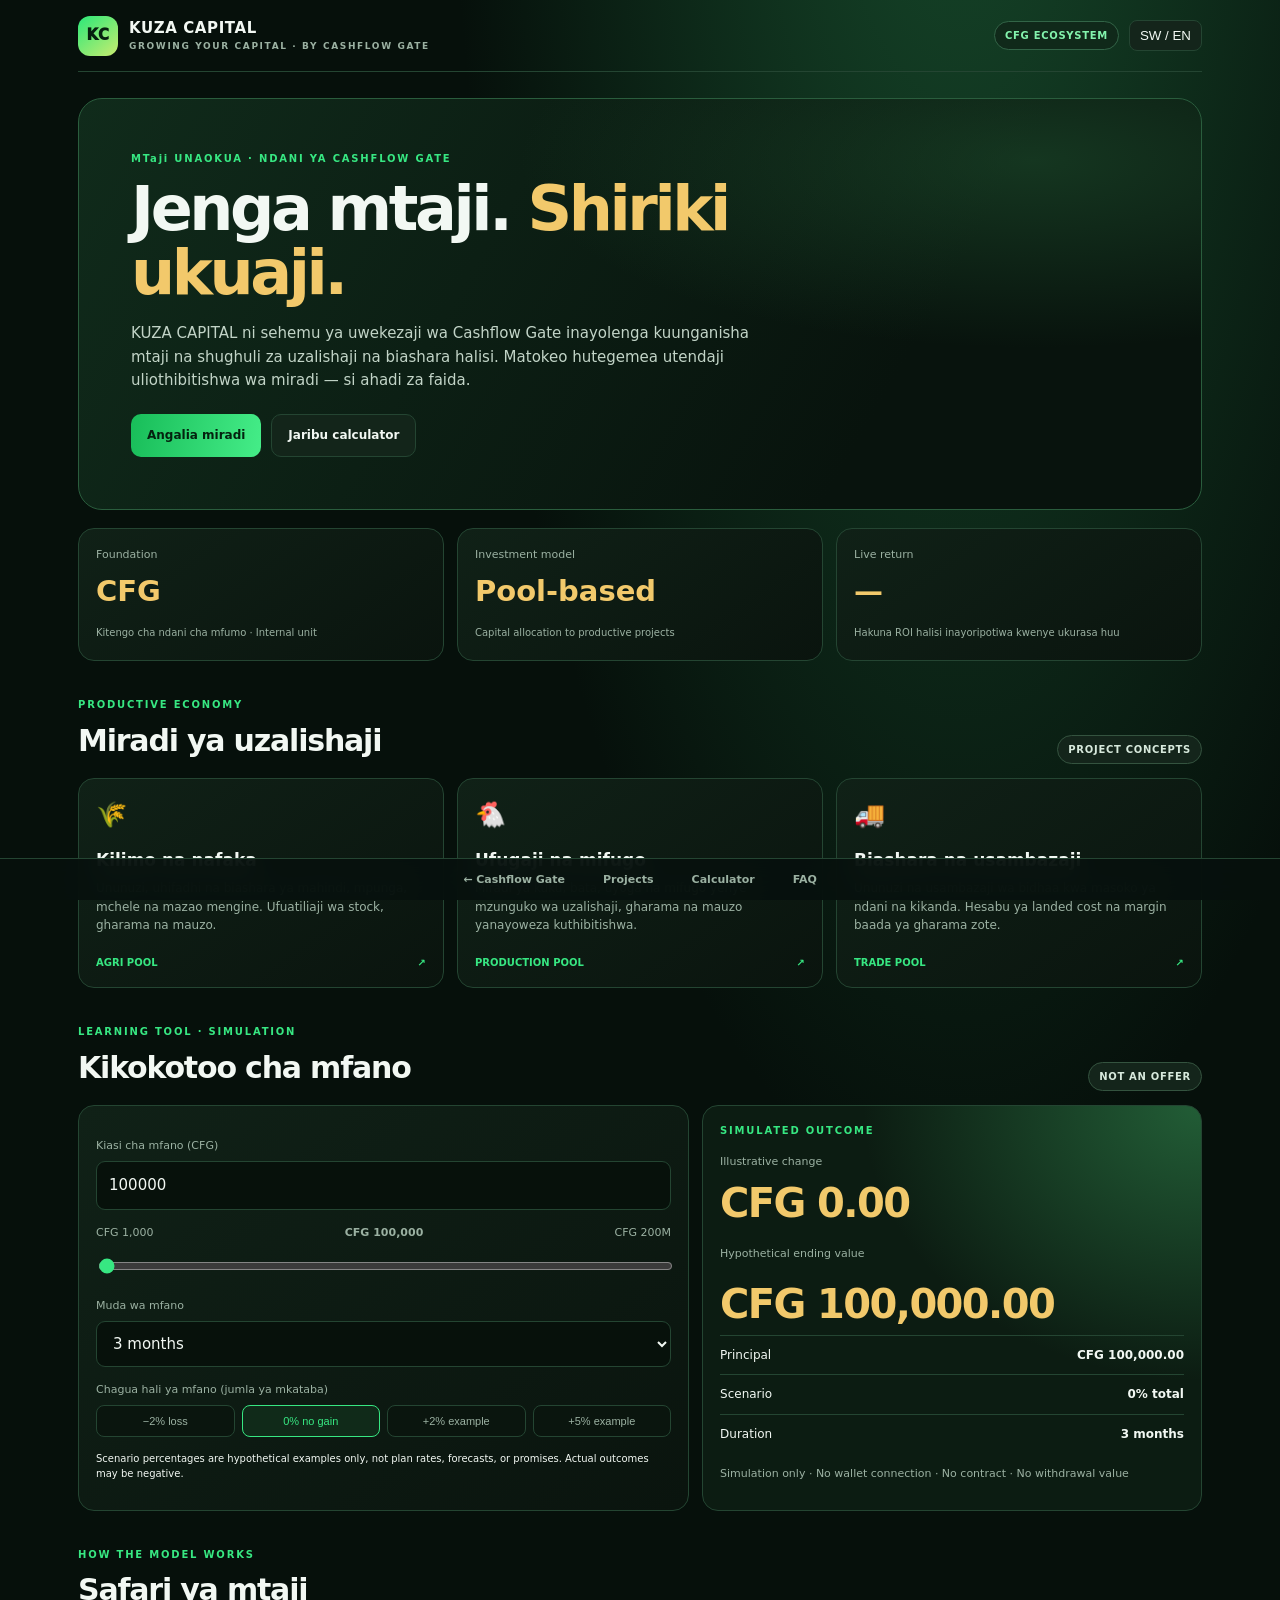
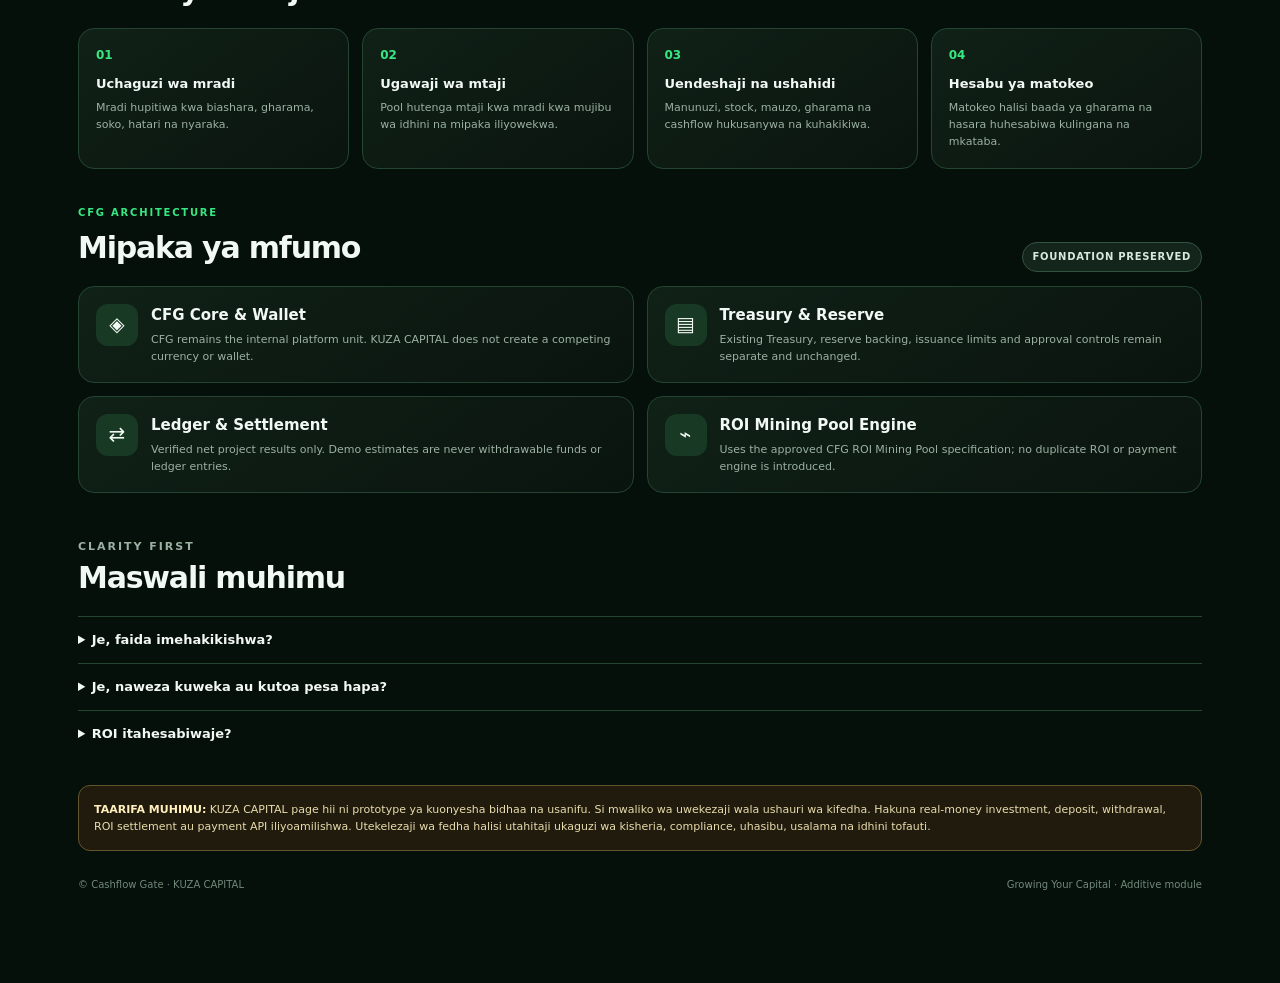
==== kuza-capital.html @ 52847fd9 "Add standalone KUZA CAPITAL informational page" ====
<!doctype html>
<html lang="sw">
<head>
<meta charset="utf-8"><meta name="viewport" content="width=device-width,initial-scale=1">
<meta name="theme-color" content="#06100b">
<meta name="description" content="KUZA CAPITAL — jenga mtaji kupitia miradi halisi ndani ya Cashflow Gate.">
<title>KUZA CAPITAL | Cashflow Gate</title>
<style>
:root{color-scheme:dark;--bg:#06100b;--panel:#0d1b13;--panel2:#12251a;--line:#244532;--text:#f2f8f3;--muted:#9bb1a2;--green:#37e782;--gold:#f2c96b;--blue:#72b7ff;--red:#ff7880}
*{box-sizing:border-box}html{scroll-behavior:smooth;scroll-padding-top:18px}body{margin:0;background:radial-gradient(ellipse at 75% -15%,#174b2c 0,transparent 38%),var(--bg);color:var(--text);font:15px/1.55 system-ui,-apple-system,Segoe UI,sans-serif}.wrap{max-width:1160px;margin:auto;padding:0 18px 90px}.top{height:72px;display:flex;align-items:center;justify-content:space-between;border-bottom:1px solid var(--line)}a{color:inherit}.brand{display:flex;align-items:center;gap:11px;text-decoration:none;font-weight:850;letter-spacing:.04em}.logo{display:grid;place-items:center;width:40px;height:40px;border-radius:12px;background:linear-gradient(140deg,#2be879,#c8ec70);color:#06210f;font-weight:950}.brand small{display:block;color:var(--muted);font-size:9px;letter-spacing:.18em}.topright{display:flex;gap:10px;align-items:center}.status,.tag{border:1px solid #326447;background:#10291a;color:#83f3ad;border-radius:30px;padding:6px 10px;font-size:10px;font-weight:750;letter-spacing:.07em}.lang{background:#14251b;color:var(--text);border:1px solid var(--line);border-radius:8px;padding:7px 10px}.hero{margin:26px 0 18px;padding:clamp(24px,5vw,52px);border:1px solid #2a5d3d;border-radius:24px;background:radial-gradient(ellipse at 85% 15%,#286b3d66,transparent 38%),linear-gradient(120deg,#102b1b,#08130d 72%);position:relative;overflow:hidden}.eyebrow{color:var(--green);font-size:10px;font-weight:800;letter-spacing:.18em;margin:0 0 10px}.hero h1{font-size:clamp(35px,6vw,62px);line-height:1.04;letter-spacing:-.055em;margin:0;max-width:760px}.hero h1 em{font-style:normal;color:var(--gold)}.hero p.lead{color:#c2d4c7;max-width:660px;font-size:15px;margin:17px 0 22px}.actions{display:flex;flex-wrap:wrap;gap:10px}.btn{display:inline-flex;align-items:center;justify-content:center;text-decoration:none;border-radius:10px;padding:11px 16px;font-weight:800;font-size:12px;border:1px solid var(--line);background:#13251a;color:var(--text)}.btn.primary{background:linear-gradient(100deg,#18bd59,#45ed88);color:#04220f;border:0}.grid{display:grid;gap:13px}.stats{grid-template-columns:repeat(3,minmax(0,1fr));margin:14px 0 32px}.card{background:linear-gradient(145deg,#102117,#0a140e);border:1px solid var(--line);border-radius:16px;padding:17px}.stat span{display:block;color:var(--muted);font-size:11px}.stat strong{display:block;color:var(--gold);font-size:clamp(20px,3vw,29px);margin:6px 0}.stat small{color:var(--muted);font-size:10px}.section{margin-top:36px}.heading{display:flex;justify-content:space-between;align-items:end;gap:12px;margin-bottom:14px}.heading h2{font-size:clamp(22px,3vw,30px);letter-spacing:-.04em;margin:0}.heading p{margin:0 0 5px}.tag{color:#d7e9dc;background:#14251b;border-color:#34533f}.cols{grid-template-columns:repeat(3,minmax(0,1fr))}.product{min-height:210px;display:flex;flex-direction:column}.product .icon{font-size:25px;margin-bottom:12px}.product h3{margin:0 0 6px;font-size:17px}.product p{color:var(--muted);font-size:12px;margin:0 0 15px}.product .foot{margin-top:auto;display:flex;justify-content:space-between;align-items:center;color:var(--green);font-size:10px;font-weight:750}.calc{grid-template-columns:1.1fr .9fr;align-items:stretch}.field{margin:14px 0}.field label{display:block;color:var(--muted);font-size:11px;margin-bottom:7px}.field input,.field select{width:100%;padding:12px;background:#07110b;border:1px solid var(--line);border-radius:9px;color:var(--text);font:inherit}.rangeRow{display:flex;justify-content:space-between;gap:8px;font-size:11px;color:var(--muted)}input[type=range]{accent-color:var(--green);padding:0}.scenarios{display:grid;grid-template-columns:repeat(4,1fr);gap:7px}.scenario{background:#0a150e;border:1px solid var(--line);border-radius:8px;padding:9px 5px;color:var(--muted);font-size:11px}.scenario.active{border-color:var(--green);color:var(--green);background:#102a19}.result{display:flex;flex-direction:column;justify-content:space-between;background:radial-gradient(ellipse at 100% 0,#225d36 0,transparent 48%),#0c1c12}.result .big{font-size:clamp(27px,4vw,40px);font-weight:850;color:var(--gold);letter-spacing:-.04em}.result .muted{color:var(--muted);font-size:11px}.result .resultline{display:flex;justify-content:space-between;border-top:1px solid var(--line);padding:10px 0;font-size:12px}.pool{grid-template-columns:repeat(2,minmax(0,1fr))}.poolItem{display:flex;gap:13px;align-items:flex-start}.poolIcon{flex:0 0 42px;height:42px;display:grid;place-items:center;background:#183923;border-radius:12px;font-size:20px}.poolItem h3{margin:0 0 4px;font-size:15px}.poolItem p{margin:0;color:var(--muted);font-size:11px}.steps{counter-reset:step;grid-template-columns:repeat(4,minmax(0,1fr))}.step:before{counter-increment:step;content:"0" counter(step);display:block;color:var(--green);font-size:12px;font-weight:900;margin-bottom:10px}.step h3{font-size:13px;margin:0 0 5px}.step p{color:var(--muted);font-size:11px;margin:0}.notice{border:1px solid #65552c;background:#201b0d;color:#e9dcae;border-radius:12px;padding:15px;font-size:11px;margin-top:28px}.notice strong{color:#fff0bd}.faq details{border-top:1px solid var(--line);padding:13px 0}.faq summary{cursor:pointer;font-weight:700;font-size:13px}.faq p{color:var(--muted);font-size:11px;margin:9px 0 0}.bottom{position:fixed;z-index:5;bottom:0;left:0;right:0;display:flex;justify-content:center;gap:clamp(12px,4vw,38px);padding:12px 8px calc(12px + env(safe-area-inset-bottom));background:#07110eeb;border-top:1px solid var(--line);backdrop-filter:blur(14px)}.bottom a{text-decoration:none;color:var(--muted);font-size:11px;font-weight:700}.bottom a:hover{color:var(--green)}footer{display:flex;justify-content:space-between;gap:10px;color:#718979;font-size:10px;margin-top:26px}
@media(max-width:760px){.stats{grid-template-columns:1fr 1fr}.cols{grid-template-columns:1fr 1fr}.calc{grid-template-columns:1fr}.steps{grid-template-columns:1fr 1fr}.pool{grid-template-columns:1fr}}
@media(max-width:480px){.wrap{padding-left:12px;padding-right:12px}.hero{padding:23px 18px}.stats{grid-template-columns:1fr 1fr}.stats .card:last-child{grid-column:1/-1}.cols{grid-template-columns:1fr}.steps{grid-template-columns:1fr 1fr}.topright .status{display:none}.bottom{gap:14px}.bottom a{font-size:10px}}
</style>
</head>
<body><div class="wrap">
<header class="top"><a class="brand" href="index.html"><span class="logo">KC</span><span>KUZA <b>CAPITAL</b><small>GROWING YOUR CAPITAL · BY CASHFLOW GATE</small></span></a><div class="topright"><span class="status">CFG ECOSYSTEM</span><button class="lang" id="lang" type="button">SW / EN</button></div></header>
<main>
<section class="hero"><p class="eyebrow" data-sw="MTaji UNAOKUA · NDANI YA CASHFLOW GATE" data-en="CAPITAL THAT GROWS · INSIDE CASHFLOW GATE">MTaji UNAOKUA · NDANI YA CASHFLOW GATE</p><h1 data-sw="Jenga mtaji. <em>Shiriki ukuaji.</em>" data-en="Build capital. <em>Share in growth.</em>">Jenga mtaji. <em>Shiriki ukuaji.</em></h1><p class="lead" data-sw="KUZA CAPITAL ni sehemu ya uwekezaji wa Cashflow Gate inayolenga kuunganisha mtaji na shughuli za uzalishaji na biashara halisi. Matokeo hutegemea utendaji uliothibitishwa wa miradi — si ahadi za faida." data-en="KUZA CAPITAL is Cashflow Gate’s investment area, designed to connect capital with productive activities and real businesses. Outcomes depend on verified project performance — not promised returns.">KUZA CAPITAL ni sehemu ya uwekezaji wa Cashflow Gate inayolenga kuunganisha mtaji na shughuli za uzalishaji na biashara halisi. Matokeo hutegemea utendaji uliothibitishwa wa miradi — si ahadi za faida.</p><div class="actions"><a class="btn primary" href="#projects" data-sw="Angalia miradi" data-en="Explore projects">Angalia miradi</a><a class="btn" href="#calculator" data-sw="Jaribu calculator" data-en="Try calculator">Jaribu calculator</a></div></section>
<section class="grid stats"><article class="card stat"><span>Foundation</span><strong>CFG</strong><small>Kitengo cha ndani cha mfumo · Internal unit</small></article><article class="card stat"><span>Investment model</span><strong>Pool-based</strong><small>Capital allocation to productive projects</small></article><article class="card stat"><span>Live return</span><strong>—</strong><small>Hakuna ROI halisi inayoripotiwa kwenye ukurasa huu</small></article></section>
<section class="section" id="projects"><div class="heading"><div><p class="eyebrow">PRODUCTIVE ECONOMY</p><h2 data-sw="Miradi ya uzalishaji" data-en="Productive projects">Miradi ya uzalishaji</h2></div><span class="tag">PROJECT CONCEPTS</span></div><div class="grid cols">
<article class="card product"><div class="icon">🌾</div><h3 data-sw="Kilimo na nafaka" data-en="Agriculture & grains">Kilimo na nafaka</h3><p data-sw="Ununuzi, uhifadhi na biashara ya mahindi, mpunga, mchele na mazao mengine. Ufuatiliaji wa stock, gharama na mauzo." data-en="Sourcing, storage and trading of maize, paddy, rice and other crops, with stock, cost and sales tracking.">Ununuzi, uhifadhi na biashara ya mahindi, mpunga, mchele na mazao mengine. Ufuatiliaji wa stock, gharama na mauzo.</p><div class="foot"><span>AGRI POOL</span><span>↗</span></div></article>
<article class="card product"><div class="icon">🐔</div><h3 data-sw="Ufugaji na mifugo" data-en="Poultry & livestock">Ufugaji na mifugo</h3><p data-sw="Miradi ya kuku, bata, uyoga na mifugo yenye mzunguko wa uzalishaji, gharama na mauzo yanayoweza kuthibitishwa." data-en="Poultry, ducks, mushrooms and livestock projects with trackable production cycles, costs and sales.">Miradi ya kuku, bata, uyoga na mifugo yenye mzunguko wa uzalishaji, gharama na mauzo yanayoweza kuthibitishwa.</p><div class="foot"><span>PRODUCTION POOL</span><span>↗</span></div></article>
<article class="card product"><div class="icon">🚚</div><h3 data-sw="Biashara na usambazaji" data-en="Trade & distribution">Biashara na usambazaji</h3><p data-sw="Ununuzi na usambazaji wa bidhaa kwa masoko ya ndani na kikanda. Hesabu ya landed cost na margin baada ya gharama zote." data-en="Sourcing and distribution across local and regional markets, with landed-cost and net-margin accounting.">Ununuzi na usambazaji wa bidhaa kwa masoko ya ndani na kikanda. Hesabu ya landed cost na margin baada ya gharama zote.</p><div class="foot"><span>TRADE POOL</span><span>↗</span></div></article>
</div></section>
<section class="section" id="calculator"><div class="heading"><div><p class="eyebrow">LEARNING TOOL · SIMULATION</p><h2 data-sw="Kikokotoo cha mfano" data-en="Illustrative calculator">Kikokotoo cha mfano</h2></div><span class="tag">NOT AN OFFER</span></div><div class="grid calc"><article class="card"><div class="field"><label for="principal" data-sw="Kiasi cha mfano (CFG)" data-en="Illustrative amount (CFG)">Kiasi cha mfano (CFG)</label><input id="principal" type="number" min="1000" max="200000000" step="1000" value="100000"></div><div class="rangeRow"><span>CFG 1,000</span><b id="amountLabel">CFG 100,000</b><span>CFG 200M</span></div><div class="field"><input id="amountRange" type="range" min="1000" max="200000000" step="1000" value="100000" aria-label="Illustrative CFG amount"></div><div class="field"><label for="term" data-sw="Muda wa mfano" data-en="Illustrative duration">Muda wa mfano</label><select id="term"><option>7 days</option><option>14 days</option><option>21 days</option><option selected>3 months</option><option>6 months</option><option>12 months</option><option>Custom duration</option></select></div><div class="field"><label data-sw="Chagua hali ya mfano (jumla ya mkataba)" data-en="Choose illustrative scenario (whole contract)">Chagua hali ya mfano (jumla ya mkataba)</label><div class="scenarios"><button class="scenario" data-rate="-2">−2% loss</button><button class="scenario active" data-rate="0">0% no gain</button><button class="scenario" data-rate="2">+2% example</button><button class="scenario" data-rate="5">+5% example</button></div></div><p class="muted" style="font-size:10px">Scenario percentages are hypothetical examples only, not plan rates, forecasts, or promises. Actual outcomes may be negative.</p></article>
<article class="card result"><div><p class="eyebrow">SIMULATED OUTCOME</p><span class="muted">Illustrative change</span><div class="big" id="change">CFG 0.00</div><p class="muted">Hypothetical ending value</p><div class="big" id="ending">CFG 100,000.00</div></div><div><div class="resultline"><span>Principal</span><b id="principalOut">CFG 100,000.00</b></div><div class="resultline"><span>Scenario</span><b id="rateOut">0% total</b></div><div class="resultline"><span>Duration</span><b id="termOut">3 months</b></div><p class="muted">Simulation only · No wallet connection · No contract · No withdrawal value</p></div></article></div></section>
<section class="section"><div class="heading"><div><p class="eyebrow">HOW THE MODEL WORKS</p><h2 data-sw="Safari ya mtaji" data-en="Capital journey">Safari ya mtaji</h2></div></div><div class="grid steps"><article class="card step"><h3 data-sw="Uchaguzi wa mradi" data-en="Project selection">Uchaguzi wa mradi</h3><p data-sw="Mradi hupitiwa kwa biashara, gharama, soko, hatari na nyaraka." data-en="Projects are reviewed for business case, costs, market, risks and evidence.">Mradi hupitiwa kwa biashara, gharama, soko, hatari na nyaraka.</p></article><article class="card step"><h3 data-sw="Ugawaji wa mtaji" data-en="Capital allocation">Ugawaji wa mtaji</h3><p data-sw="Pool hutenga mtaji kwa mradi kwa mujibu wa idhini na mipaka iliyowekwa." data-en="Pools allocate capital to projects under approved limits and controls.">Pool hutenga mtaji kwa mradi kwa mujibu wa idhini na mipaka iliyowekwa.</p></article><article class="card step"><h3 data-sw="Uendeshaji na ushahidi" data-en="Operations & evidence">Uendeshaji na ushahidi</h3><p data-sw="Manunuzi, stock, mauzo, gharama na cashflow hukusanywa na kuhakikiwa." data-en="Purchases, stock, sales, costs and cashflows are recorded and verified.">Manunuzi, stock, mauzo, gharama na cashflow hukusanywa na kuhakikiwa.</p></article><article class="card step"><h3 data-sw="Hesabu ya matokeo" data-en="Performance settlement">Hesabu ya matokeo</h3><p data-sw="Matokeo halisi baada ya gharama na hasara huhesabiwa kulingana na mkataba." data-en="Verified net results after costs and losses are calculated under the contract.">Matokeo halisi baada ya gharama na hasara huhesabiwa kulingana na mkataba.</p></article></div></section>
<section class="section"><div class="heading"><div><p class="eyebrow">CFG ARCHITECTURE</p><h2 data-sw="Mipaka ya mfumo" data-en="System boundaries">Mipaka ya mfumo</h2></div><span class="tag">FOUNDATION PRESERVED</span></div><div class="grid pool"><article class="card poolItem"><span class="poolIcon">◈</span><div><h3>CFG Core & Wallet</h3><p>CFG remains the internal platform unit. KUZA CAPITAL does not create a competing currency or wallet.</p></div></article><article class="card poolItem"><span class="poolIcon">▤</span><div><h3>Treasury & Reserve</h3><p>Existing Treasury, reserve backing, issuance limits and approval controls remain separate and unchanged.</p></div></article><article class="card poolItem"><span class="poolIcon">⇄</span><div><h3>Ledger & Settlement</h3><p>Verified net project results only. Demo estimates are never withdrawable funds or ledger entries.</p></div></article><article class="card poolItem"><span class="poolIcon">⌁</span><div><h3>ROI Mining Pool Engine</h3><p>Uses the approved CFG ROI Mining Pool specification; no duplicate ROI or payment engine is introduced.</p></div></article></div></section>
<section class="section faq"><div class="heading"><div><p class="eyebrow">CLARITY FIRST</p><h2 data-sw="Maswali muhimu" data-en="Important questions">Maswali muhimu</h2></div></div><details><summary data-sw="Je, faida imehakikishwa?" data-en="Are returns guaranteed?">Je, faida imehakikishwa?</summary><p data-sw="Hapana. Hakuna faida iliyohakikishwa. Miradi inaweza kupata faida, kutopata faida au kupata hasara." data-en="No. Returns are not guaranteed. Projects may make a profit, break even or incur losses.">Hapana. Hakuna faida iliyohakikishwa. Miradi inaweza kupata faida, kutopata faida au kupata hasara.</p></details><details><summary data-sw="Je, naweza kuweka au kutoa pesa hapa?" data-en="Can I deposit or withdraw here?">Je, naweza kuweka au kutoa pesa hapa?</summary><p data-sw="Hapana. Ukurasa huu ni wa taarifa na simulation pekee. Hakuna deposit, wallet credit, mkataba au withdrawal inayofanya kazi." data-en="No. This page is informational and simulation-only. Deposits, wallet credits, contracts and withdrawals are not enabled.">Hapana. Ukurasa huu ni wa taarifa na simulation pekee. Hakuna deposit, wallet credit, mkataba au withdrawal inayofanya kazi.</p></details><details><summary data-sw="ROI itahesabiwaje?" data-en="How will ROI be calculated?">ROI itahesabiwaje?</summary><p data-sw="Kwa mkataba husika, kwa kutumia matokeo ya mradi yaliyothibitishwa, gharama, ada, hasara na kanuni za ugawaji zilizoidhinishwa." data-en="Under each contract, using verified project results, costs, fees, losses and approved allocation rules.">Kwa mkataba husika, kwa kutumia matokeo ya mradi yaliyothibitishwa, gharama, ada, hasara na kanuni za ugawaji zilizoidhinishwa.</p></details></section>
<aside class="notice"><strong>TAARIFA MUHIMU:</strong> KUZA CAPITAL page hii ni prototype ya kuonyesha bidhaa na usanifu. Si mwaliko wa uwekezaji wala ushauri wa kifedha. Hakuna real-money investment, deposit, withdrawal, ROI settlement au payment API iliyoamilishwa. Utekelezaji wa fedha halisi utahitaji ukaguzi wa kisheria, compliance, uhasibu, usalama na idhini tofauti.</aside>
</main>
<nav class="bottom"><a href="index.html">← Cashflow Gate</a><a href="#projects">Projects</a><a href="#calculator">Calculator</a><a href="#faq">FAQ</a></nav>
<footer><span>© Cashflow Gate · KUZA CAPITAL</span><span>Growing Your Capital · Additive module</span></footer>
</div>
<script>
(()=>{const amount=document.getElementById('principal'),range=document.getElementById('amountRange'),amountLabel=document.getElementById('amountLabel'),term=document.getElementById('term');let rate=0;const fmt=n=>'CFG '+Number(n).toLocaleString('en-US',{minimumFractionDigits:2,maximumFractionDigits:2});function update(){let n=Math.max(0,Number(amount.value)||0),delta=n*rate/100;amountLabel.textContent='CFG '+n.toLocaleString('en-US');document.getElementById('change').textContent=(delta>0?'+':delta<0?'−':'')+fmt(Math.abs(delta));document.getElementById('ending').textContent=fmt(n+delta);document.getElementById('principalOut').textContent=fmt(n);document.getElementById('rateOut').textContent=(rate>0?'+':'')+rate+'% total';document.getElementById('termOut').textContent=term.value;}amount.addEventListener('input',()=>{range.value=Math.min(200000000,Math.max(1000,Number(amount.value)||1000));update()});range.addEventListener('input',()=>{amount.value=range.value;update()});term.addEventListener('change',update);document.querySelectorAll('[data-rate]').forEach(b=>b.addEventListener('click',()=>{rate=Number(b.dataset.rate);document.querySelectorAll('[data-rate]').forEach(x=>x.classList.toggle('active',x===b));update()}));let english=false;document.getElementById('lang').addEventListener('click',()=>{english=!english;document.documentElement.lang=english?'en':'sw';document.querySelectorAll('[data-sw][data-en]').forEach(el=>el.innerHTML=english?el.dataset.en:el.dataset.sw);document.getElementById('lang').textContent=english?'EN / SW':'SW / EN'});update()})();
</script>
</body></html>
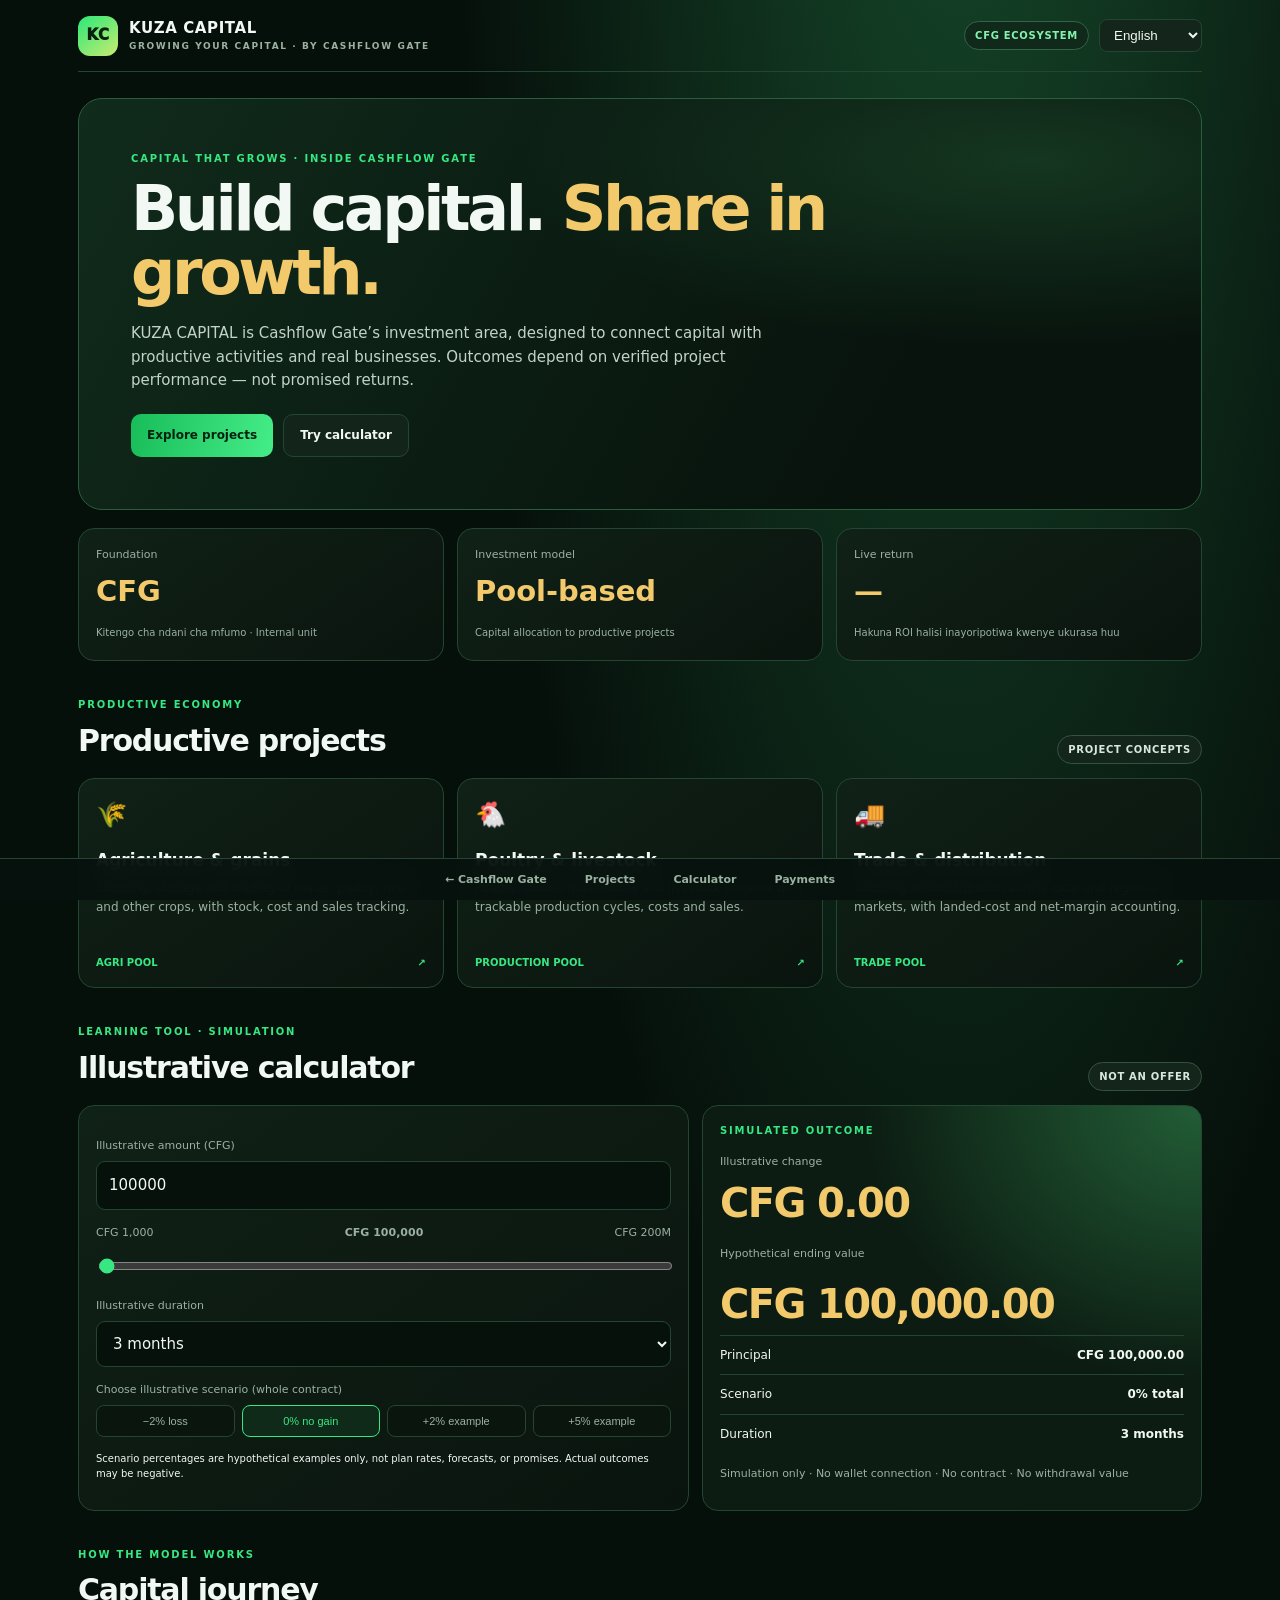
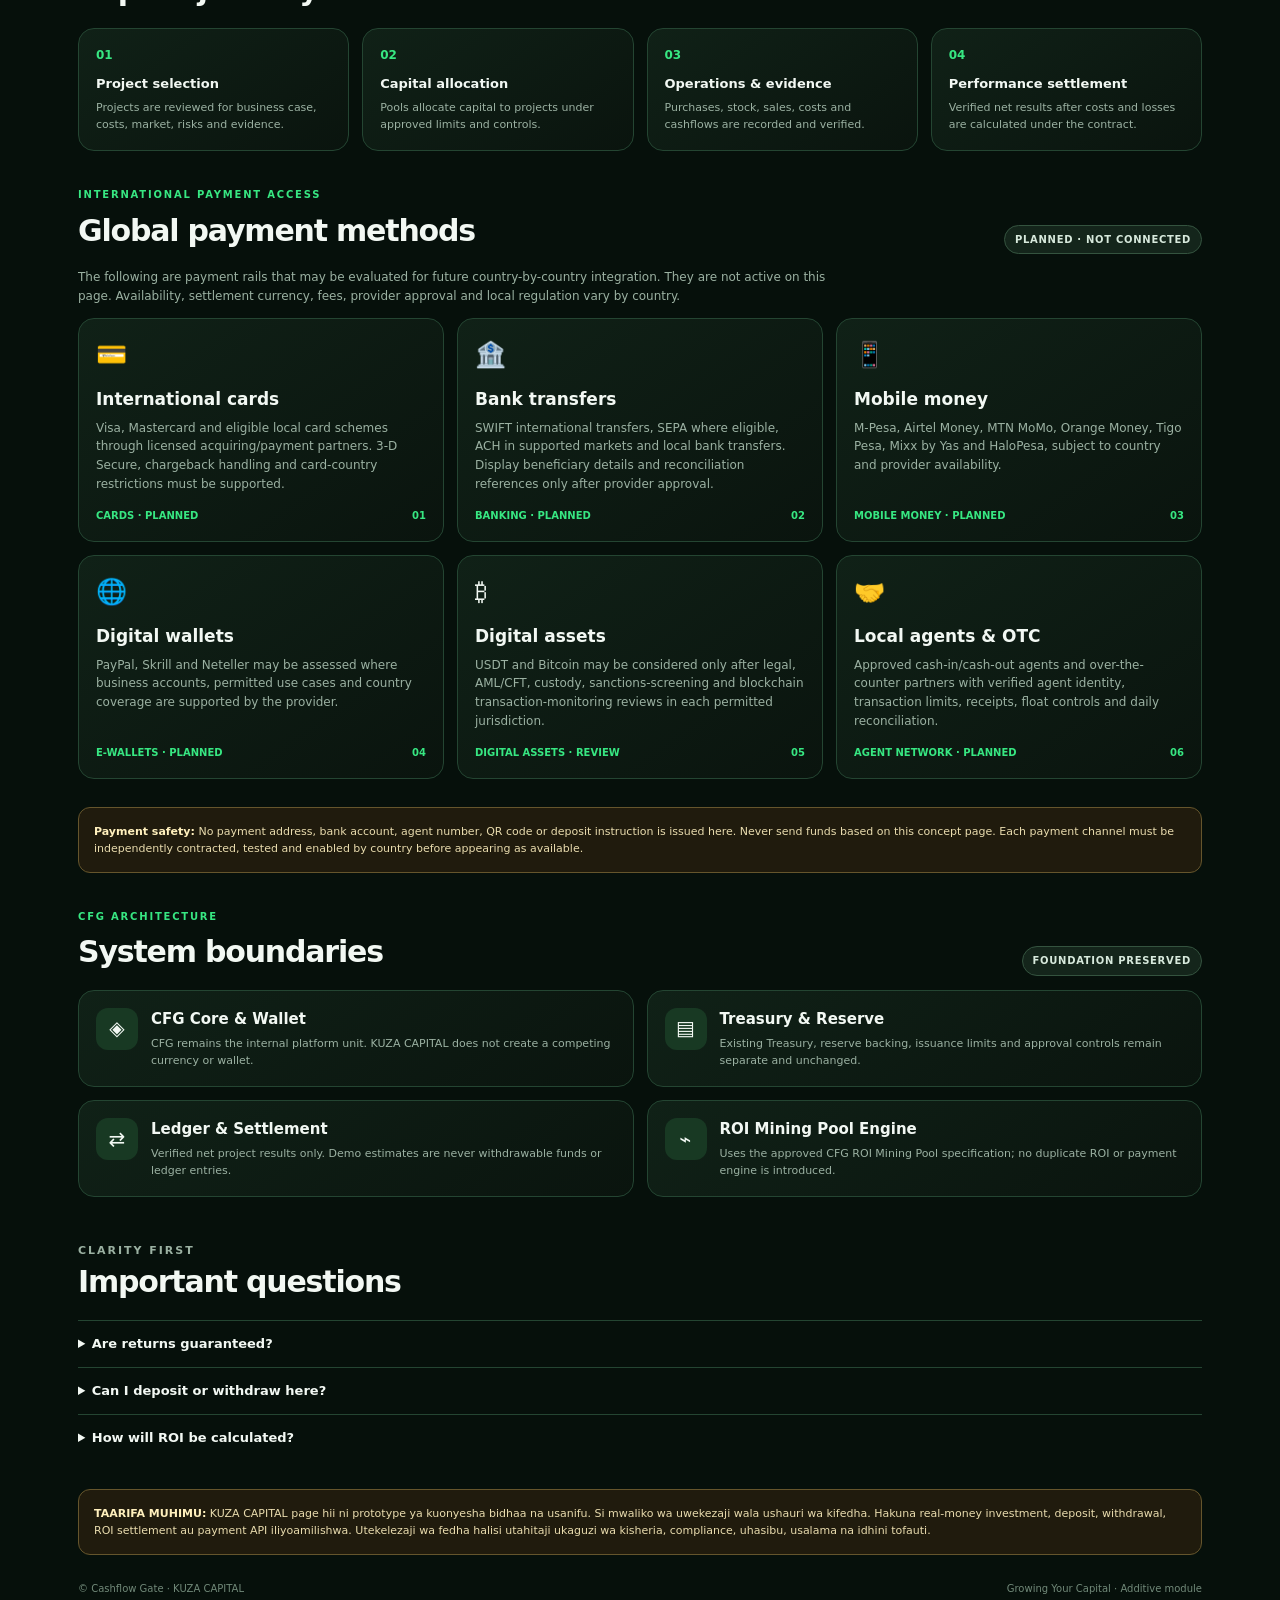
==== commit db3b6269: "Expand KUZA CAPITAL languages and global payment methods" ====
--- a/kuza-capital.html
+++ b/kuza-capital.html
@@ -3,17 +3,17 @@
 <head>
 <meta charset="utf-8"><meta name="viewport" content="width=device-width,initial-scale=1">
 <meta name="theme-color" content="#06100b">
-<meta name="description" content="KUZA CAPITAL — jenga mtaji kupitia miradi halisi ndani ya Cashflow Gate.">
+<meta name="description" content="KUZA CAPITAL — build capital through productive projects within Cashflow Gate.">
 <title>KUZA CAPITAL | Cashflow Gate</title>
 <style>
 :root{color-scheme:dark;--bg:#06100b;--panel:#0d1b13;--panel2:#12251a;--line:#244532;--text:#f2f8f3;--muted:#9bb1a2;--green:#37e782;--gold:#f2c96b;--blue:#72b7ff;--red:#ff7880}
-*{box-sizing:border-box}html{scroll-behavior:smooth;scroll-padding-top:18px}body{margin:0;background:radial-gradient(ellipse at 75% -15%,#174b2c 0,transparent 38%),var(--bg);color:var(--text);font:15px/1.55 system-ui,-apple-system,Segoe UI,sans-serif}.wrap{max-width:1160px;margin:auto;padding:0 18px 90px}.top{height:72px;display:flex;align-items:center;justify-content:space-between;border-bottom:1px solid var(--line)}a{color:inherit}.brand{display:flex;align-items:center;gap:11px;text-decoration:none;font-weight:850;letter-spacing:.04em}.logo{display:grid;place-items:center;width:40px;height:40px;border-radius:12px;background:linear-gradient(140deg,#2be879,#c8ec70);color:#06210f;font-weight:950}.brand small{display:block;color:var(--muted);font-size:9px;letter-spacing:.18em}.topright{display:flex;gap:10px;align-items:center}.status,.tag{border:1px solid #326447;background:#10291a;color:#83f3ad;border-radius:30px;padding:6px 10px;font-size:10px;font-weight:750;letter-spacing:.07em}.lang{background:#14251b;color:var(--text);border:1px solid var(--line);border-radius:8px;padding:7px 10px}.hero{margin:26px 0 18px;padding:clamp(24px,5vw,52px);border:1px solid #2a5d3d;border-radius:24px;background:radial-gradient(ellipse at 85% 15%,#286b3d66,transparent 38%),linear-gradient(120deg,#102b1b,#08130d 72%);position:relative;overflow:hidden}.eyebrow{color:var(--green);font-size:10px;font-weight:800;letter-spacing:.18em;margin:0 0 10px}.hero h1{font-size:clamp(35px,6vw,62px);line-height:1.04;letter-spacing:-.055em;margin:0;max-width:760px}.hero h1 em{font-style:normal;color:var(--gold)}.hero p.lead{color:#c2d4c7;max-width:660px;font-size:15px;margin:17px 0 22px}.actions{display:flex;flex-wrap:wrap;gap:10px}.btn{display:inline-flex;align-items:center;justify-content:center;text-decoration:none;border-radius:10px;padding:11px 16px;font-weight:800;font-size:12px;border:1px solid var(--line);background:#13251a;color:var(--text)}.btn.primary{background:linear-gradient(100deg,#18bd59,#45ed88);color:#04220f;border:0}.grid{display:grid;gap:13px}.stats{grid-template-columns:repeat(3,minmax(0,1fr));margin:14px 0 32px}.card{background:linear-gradient(145deg,#102117,#0a140e);border:1px solid var(--line);border-radius:16px;padding:17px}.stat span{display:block;color:var(--muted);font-size:11px}.stat strong{display:block;color:var(--gold);font-size:clamp(20px,3vw,29px);margin:6px 0}.stat small{color:var(--muted);font-size:10px}.section{margin-top:36px}.heading{display:flex;justify-content:space-between;align-items:end;gap:12px;margin-bottom:14px}.heading h2{font-size:clamp(22px,3vw,30px);letter-spacing:-.04em;margin:0}.heading p{margin:0 0 5px}.tag{color:#d7e9dc;background:#14251b;border-color:#34533f}.cols{grid-template-columns:repeat(3,minmax(0,1fr))}.product{min-height:210px;display:flex;flex-direction:column}.product .icon{font-size:25px;margin-bottom:12px}.product h3{margin:0 0 6px;font-size:17px}.product p{color:var(--muted);font-size:12px;margin:0 0 15px}.product .foot{margin-top:auto;display:flex;justify-content:space-between;align-items:center;color:var(--green);font-size:10px;font-weight:750}.calc{grid-template-columns:1.1fr .9fr;align-items:stretch}.field{margin:14px 0}.field label{display:block;color:var(--muted);font-size:11px;margin-bottom:7px}.field input,.field select{width:100%;padding:12px;background:#07110b;border:1px solid var(--line);border-radius:9px;color:var(--text);font:inherit}.rangeRow{display:flex;justify-content:space-between;gap:8px;font-size:11px;color:var(--muted)}input[type=range]{accent-color:var(--green);padding:0}.scenarios{display:grid;grid-template-columns:repeat(4,1fr);gap:7px}.scenario{background:#0a150e;border:1px solid var(--line);border-radius:8px;padding:9px 5px;color:var(--muted);font-size:11px}.scenario.active{border-color:var(--green);color:var(--green);background:#102a19}.result{display:flex;flex-direction:column;justify-content:space-between;background:radial-gradient(ellipse at 100% 0,#225d36 0,transparent 48%),#0c1c12}.result .big{font-size:clamp(27px,4vw,40px);font-weight:850;color:var(--gold);letter-spacing:-.04em}.result .muted{color:var(--muted);font-size:11px}.result .resultline{display:flex;justify-content:space-between;border-top:1px solid var(--line);padding:10px 0;font-size:12px}.pool{grid-template-columns:repeat(2,minmax(0,1fr))}.poolItem{display:flex;gap:13px;align-items:flex-start}.poolIcon{flex:0 0 42px;height:42px;display:grid;place-items:center;background:#183923;border-radius:12px;font-size:20px}.poolItem h3{margin:0 0 4px;font-size:15px}.poolItem p{margin:0;color:var(--muted);font-size:11px}.steps{counter-reset:step;grid-template-columns:repeat(4,minmax(0,1fr))}.step:before{counter-increment:step;content:"0" counter(step);display:block;color:var(--green);font-size:12px;font-weight:900;margin-bottom:10px}.step h3{font-size:13px;margin:0 0 5px}.step p{color:var(--muted);font-size:11px;margin:0}.notice{border:1px solid #65552c;background:#201b0d;color:#e9dcae;border-radius:12px;padding:15px;font-size:11px;margin-top:28px}.notice strong{color:#fff0bd}.faq details{border-top:1px solid var(--line);padding:13px 0}.faq summary{cursor:pointer;font-weight:700;font-size:13px}.faq p{color:var(--muted);font-size:11px;margin:9px 0 0}.bottom{position:fixed;z-index:5;bottom:0;left:0;right:0;display:flex;justify-content:center;gap:clamp(12px,4vw,38px);padding:12px 8px calc(12px + env(safe-area-inset-bottom));background:#07110eeb;border-top:1px solid var(--line);backdrop-filter:blur(14px)}.bottom a{text-decoration:none;color:var(--muted);font-size:11px;font-weight:700}.bottom a:hover{color:var(--green)}footer{display:flex;justify-content:space-between;gap:10px;color:#718979;font-size:10px;margin-top:26px}
+*{box-sizing:border-box}html{scroll-behavior:smooth;scroll-padding-top:18px}body{margin:0;background:radial-gradient(ellipse at 75% -15%,#174b2c 0,transparent 38%),var(--bg);color:var(--text);font:15px/1.55 system-ui,-apple-system,Segoe UI,sans-serif}.wrap{max-width:1160px;margin:auto;padding:0 18px 90px}.top{height:72px;display:flex;align-items:center;justify-content:space-between;border-bottom:1px solid var(--line)}a{color:inherit}.brand{display:flex;align-items:center;gap:11px;text-decoration:none;font-weight:850;letter-spacing:.04em}.logo{display:grid;place-items:center;width:40px;height:40px;border-radius:12px;background:linear-gradient(140deg,#2be879,#c8ec70);color:#06210f;font-weight:950}.brand small{display:block;color:var(--muted);font-size:9px;letter-spacing:.18em}.topright{display:flex;gap:10px;align-items:center}.status,.tag{border:1px solid #326447;background:#10291a;color:#83f3ad;border-radius:30px;padding:6px 10px;font-size:10px;font-weight:750;letter-spacing:.07em}.sr-only{position:absolute;width:1px;height:1px;padding:0;margin:-1px;overflow:hidden;clip:rect(0,0,0,0);white-space:nowrap;border:0}.lang{background:#14251b;color:var(--text);border:1px solid var(--line);border-radius:8px;padding:7px 10px}.hero{margin:26px 0 18px;padding:clamp(24px,5vw,52px);border:1px solid #2a5d3d;border-radius:24px;background:radial-gradient(ellipse at 85% 15%,#286b3d66,transparent 38%),linear-gradient(120deg,#102b1b,#08130d 72%);position:relative;overflow:hidden}.eyebrow{color:var(--green);font-size:10px;font-weight:800;letter-spacing:.18em;margin:0 0 10px}.hero h1{font-size:clamp(35px,6vw,62px);line-height:1.04;letter-spacing:-.055em;margin:0;max-width:760px}.hero h1 em{font-style:normal;color:var(--gold)}.hero p.lead{color:#c2d4c7;max-width:660px;font-size:15px;margin:17px 0 22px}.actions{display:flex;flex-wrap:wrap;gap:10px}.btn{display:inline-flex;align-items:center;justify-content:center;text-decoration:none;border-radius:10px;padding:11px 16px;font-weight:800;font-size:12px;border:1px solid var(--line);background:#13251a;color:var(--text)}.btn.primary{background:linear-gradient(100deg,#18bd59,#45ed88);color:#04220f;border:0}.grid{display:grid;gap:13px}.stats{grid-template-columns:repeat(3,minmax(0,1fr));margin:14px 0 32px}.card{background:linear-gradient(145deg,#102117,#0a140e);border:1px solid var(--line);border-radius:16px;padding:17px}.stat span{display:block;color:var(--muted);font-size:11px}.stat strong{display:block;color:var(--gold);font-size:clamp(20px,3vw,29px);margin:6px 0}.stat small{color:var(--muted);font-size:10px}.section{margin-top:36px}.heading{display:flex;justify-content:space-between;align-items:end;gap:12px;margin-bottom:14px}.heading h2{font-size:clamp(22px,3vw,30px);letter-spacing:-.04em;margin:0}.heading p{margin:0 0 5px}.tag{color:#d7e9dc;background:#14251b;border-color:#34533f}.cols{grid-template-columns:repeat(3,minmax(0,1fr))}.product{min-height:210px;display:flex;flex-direction:column}.product .icon{font-size:25px;margin-bottom:12px}.product h3{margin:0 0 6px;font-size:17px}.product p{color:var(--muted);font-size:12px;margin:0 0 15px}.product .foot{margin-top:auto;display:flex;justify-content:space-between;align-items:center;color:var(--green);font-size:10px;font-weight:750}.calc{grid-template-columns:1.1fr .9fr;align-items:stretch}.field{margin:14px 0}.field label{display:block;color:var(--muted);font-size:11px;margin-bottom:7px}.field input,.field select{width:100%;padding:12px;background:#07110b;border:1px solid var(--line);border-radius:9px;color:var(--text);font:inherit}.rangeRow{display:flex;justify-content:space-between;gap:8px;font-size:11px;color:var(--muted)}input[type=range]{accent-color:var(--green);padding:0}.scenarios{display:grid;grid-template-columns:repeat(4,1fr);gap:7px}.scenario{background:#0a150e;border:1px solid var(--line);border-radius:8px;padding:9px 5px;color:var(--muted);font-size:11px}.scenario.active{border-color:var(--green);color:var(--green);background:#102a19}.result{display:flex;flex-direction:column;justify-content:space-between;background:radial-gradient(ellipse at 100% 0,#225d36 0,transparent 48%),#0c1c12}.result .big{font-size:clamp(27px,4vw,40px);font-weight:850;color:var(--gold);letter-spacing:-.04em}.result .muted{color:var(--muted);font-size:11px}.result .resultline{display:flex;justify-content:space-between;border-top:1px solid var(--line);padding:10px 0;font-size:12px}.pool{grid-template-columns:repeat(2,minmax(0,1fr))}.poolItem{display:flex;gap:13px;align-items:flex-start}.poolIcon{flex:0 0 42px;height:42px;display:grid;place-items:center;background:#183923;border-radius:12px;font-size:20px}.poolItem h3{margin:0 0 4px;font-size:15px}.poolItem p{margin:0;color:var(--muted);font-size:11px}.steps{counter-reset:step;grid-template-columns:repeat(4,minmax(0,1fr))}.step:before{counter-increment:step;content:"0" counter(step);display:block;color:var(--green);font-size:12px;font-weight:900;margin-bottom:10px}.step h3{font-size:13px;margin:0 0 5px}.step p{color:var(--muted);font-size:11px;margin:0}.notice{border:1px solid #65552c;background:#201b0d;color:#e9dcae;border-radius:12px;padding:15px;font-size:11px;margin-top:28px}.notice strong{color:#fff0bd}.faq details{border-top:1px solid var(--line);padding:13px 0}.faq summary{cursor:pointer;font-weight:700;font-size:13px}.faq p{color:var(--muted);font-size:11px;margin:9px 0 0}.bottom{position:fixed;z-index:5;bottom:0;left:0;right:0;display:flex;justify-content:center;gap:clamp(12px,4vw,38px);padding:12px 8px calc(12px + env(safe-area-inset-bottom));background:#07110eeb;border-top:1px solid var(--line);backdrop-filter:blur(14px)}.bottom a{text-decoration:none;color:var(--muted);font-size:11px;font-weight:700}.bottom a:hover{color:var(--green)}footer{display:flex;justify-content:space-between;gap:10px;color:#718979;font-size:10px;margin-top:26px}
 @media(max-width:760px){.stats{grid-template-columns:1fr 1fr}.cols{grid-template-columns:1fr 1fr}.calc{grid-template-columns:1fr}.steps{grid-template-columns:1fr 1fr}.pool{grid-template-columns:1fr}}
 @media(max-width:480px){.wrap{padding-left:12px;padding-right:12px}.hero{padding:23px 18px}.stats{grid-template-columns:1fr 1fr}.stats .card:last-child{grid-column:1/-1}.cols{grid-template-columns:1fr}.steps{grid-template-columns:1fr 1fr}.topright .status{display:none}.bottom{gap:14px}.bottom a{font-size:10px}}
 </style>
 </head>
 <body><div class="wrap">
-<header class="top"><a class="brand" href="index.html"><span class="logo">KC</span><span>KUZA <b>CAPITAL</b><small>GROWING YOUR CAPITAL · BY CASHFLOW GATE</small></span></a><div class="topright"><span class="status">CFG ECOSYSTEM</span><button class="lang" id="lang" type="button">SW / EN</button></div></header>
+<header class="top"><a class="brand" href="index.html"><span class="logo">KC</span><span>KUZA <b>CAPITAL</b><small>GROWING YOUR CAPITAL · BY CASHFLOW GATE</small></span></a><div class="topright"><span class="status">CFG ECOSYSTEM</span><label class="sr-only" for="lang">Choose language</label><select class="lang" id="lang" aria-label="Choose language"><option value="en">English</option><option value="sw">Kiswahili</option><option value="fr">Français</option><option value="ar">العربية</option><option value="es">Español</option><option value="pt">Português</option><option value="zh">中文</option><option value="ln">Lingála</option><option value="tsh">Tshiluba</option><option value="bem">Bemba</option><option value="zu">isiZulu</option></select></div></header>
 <main>
 <section class="hero"><p class="eyebrow" data-sw="MTaji UNAOKUA · NDANI YA CASHFLOW GATE" data-en="CAPITAL THAT GROWS · INSIDE CASHFLOW GATE">MTaji UNAOKUA · NDANI YA CASHFLOW GATE</p><h1 data-sw="Jenga mtaji. <em>Shiriki ukuaji.</em>" data-en="Build capital. <em>Share in growth.</em>">Jenga mtaji. <em>Shiriki ukuaji.</em></h1><p class="lead" data-sw="KUZA CAPITAL ni sehemu ya uwekezaji wa Cashflow Gate inayolenga kuunganisha mtaji na shughuli za uzalishaji na biashara halisi. Matokeo hutegemea utendaji uliothibitishwa wa miradi — si ahadi za faida." data-en="KUZA CAPITAL is Cashflow Gate’s investment area, designed to connect capital with productive activities and real businesses. Outcomes depend on verified project performance — not promised returns.">KUZA CAPITAL ni sehemu ya uwekezaji wa Cashflow Gate inayolenga kuunganisha mtaji na shughuli za uzalishaji na biashara halisi. Matokeo hutegemea utendaji uliothibitishwa wa miradi — si ahadi za faida.</p><div class="actions"><a class="btn primary" href="#projects" data-sw="Angalia miradi" data-en="Explore projects">Angalia miradi</a><a class="btn" href="#calculator" data-sw="Jaribu calculator" data-en="Try calculator">Jaribu calculator</a></div></section>
 <section class="grid stats"><article class="card stat"><span>Foundation</span><strong>CFG</strong><small>Kitengo cha ndani cha mfumo · Internal unit</small></article><article class="card stat"><span>Investment model</span><strong>Pool-based</strong><small>Capital allocation to productive projects</small></article><article class="card stat"><span>Live return</span><strong>—</strong><small>Hakuna ROI halisi inayoripotiwa kwenye ukurasa huu</small></article></section>
@@ -25,14 +25,35 @@
 <section class="section" id="calculator"><div class="heading"><div><p class="eyebrow">LEARNING TOOL · SIMULATION</p><h2 data-sw="Kikokotoo cha mfano" data-en="Illustrative calculator">Kikokotoo cha mfano</h2></div><span class="tag">NOT AN OFFER</span></div><div class="grid calc"><article class="card"><div class="field"><label for="principal" data-sw="Kiasi cha mfano (CFG)" data-en="Illustrative amount (CFG)">Kiasi cha mfano (CFG)</label><input id="principal" type="number" min="1000" max="200000000" step="1000" value="100000"></div><div class="rangeRow"><span>CFG 1,000</span><b id="amountLabel">CFG 100,000</b><span>CFG 200M</span></div><div class="field"><input id="amountRange" type="range" min="1000" max="200000000" step="1000" value="100000" aria-label="Illustrative CFG amount"></div><div class="field"><label for="term" data-sw="Muda wa mfano" data-en="Illustrative duration">Muda wa mfano</label><select id="term"><option>7 days</option><option>14 days</option><option>21 days</option><option selected>3 months</option><option>6 months</option><option>12 months</option><option>Custom duration</option></select></div><div class="field"><label data-sw="Chagua hali ya mfano (jumla ya mkataba)" data-en="Choose illustrative scenario (whole contract)">Chagua hali ya mfano (jumla ya mkataba)</label><div class="scenarios"><button class="scenario" data-rate="-2">−2% loss</button><button class="scenario active" data-rate="0">0% no gain</button><button class="scenario" data-rate="2">+2% example</button><button class="scenario" data-rate="5">+5% example</button></div></div><p class="muted" style="font-size:10px">Scenario percentages are hypothetical examples only, not plan rates, forecasts, or promises. Actual outcomes may be negative.</p></article>
 <article class="card result"><div><p class="eyebrow">SIMULATED OUTCOME</p><span class="muted">Illustrative change</span><div class="big" id="change">CFG 0.00</div><p class="muted">Hypothetical ending value</p><div class="big" id="ending">CFG 100,000.00</div></div><div><div class="resultline"><span>Principal</span><b id="principalOut">CFG 100,000.00</b></div><div class="resultline"><span>Scenario</span><b id="rateOut">0% total</b></div><div class="resultline"><span>Duration</span><b id="termOut">3 months</b></div><p class="muted">Simulation only · No wallet connection · No contract · No withdrawal value</p></div></article></div></section>
 <section class="section"><div class="heading"><div><p class="eyebrow">HOW THE MODEL WORKS</p><h2 data-sw="Safari ya mtaji" data-en="Capital journey">Safari ya mtaji</h2></div></div><div class="grid steps"><article class="card step"><h3 data-sw="Uchaguzi wa mradi" data-en="Project selection">Uchaguzi wa mradi</h3><p data-sw="Mradi hupitiwa kwa biashara, gharama, soko, hatari na nyaraka." data-en="Projects are reviewed for business case, costs, market, risks and evidence.">Mradi hupitiwa kwa biashara, gharama, soko, hatari na nyaraka.</p></article><article class="card step"><h3 data-sw="Ugawaji wa mtaji" data-en="Capital allocation">Ugawaji wa mtaji</h3><p data-sw="Pool hutenga mtaji kwa mradi kwa mujibu wa idhini na mipaka iliyowekwa." data-en="Pools allocate capital to projects under approved limits and controls.">Pool hutenga mtaji kwa mradi kwa mujibu wa idhini na mipaka iliyowekwa.</p></article><article class="card step"><h3 data-sw="Uendeshaji na ushahidi" data-en="Operations & evidence">Uendeshaji na ushahidi</h3><p data-sw="Manunuzi, stock, mauzo, gharama na cashflow hukusanywa na kuhakikiwa." data-en="Purchases, stock, sales, costs and cashflows are recorded and verified.">Manunuzi, stock, mauzo, gharama na cashflow hukusanywa na kuhakikiwa.</p></article><article class="card step"><h3 data-sw="Hesabu ya matokeo" data-en="Performance settlement">Hesabu ya matokeo</h3><p data-sw="Matokeo halisi baada ya gharama na hasara huhesabiwa kulingana na mkataba." data-en="Verified net results after costs and losses are calculated under the contract.">Matokeo halisi baada ya gharama na hasara huhesabiwa kulingana na mkataba.</p></article></div></section>
-<section class="section"><div class="heading"><div><p class="eyebrow">CFG ARCHITECTURE</p><h2 data-sw="Mipaka ya mfumo" data-en="System boundaries">Mipaka ya mfumo</h2></div><span class="tag">FOUNDATION PRESERVED</span></div><div class="grid pool"><article class="card poolItem"><span class="poolIcon">◈</span><div><h3>CFG Core & Wallet</h3><p>CFG remains the internal platform unit. KUZA CAPITAL does not create a competing currency or wallet.</p></div></article><article class="card poolItem"><span class="poolIcon">▤</span><div><h3>Treasury & Reserve</h3><p>Existing Treasury, reserve backing, issuance limits and approval controls remain separate and unchanged.</p></div></article><article class="card poolItem"><span class="poolIcon">⇄</span><div><h3>Ledger & Settlement</h3><p>Verified net project results only. Demo estimates are never withdrawable funds or ledger entries.</p></div></article><article class="card poolItem"><span class="poolIcon">⌁</span><div><h3>ROI Mining Pool Engine</h3><p>Uses the approved CFG ROI Mining Pool specification; no duplicate ROI or payment engine is introduced.</p></div></article></div></section>
+<section class="section" id="payments"><div class="heading"><div><p class="eyebrow">INTERNATIONAL PAYMENT ACCESS</p><h2>Global payment methods</h2></div><span class="tag">PLANNED · NOT CONNECTED</span></div><p style="color:var(--muted);font-size:12px;max-width:780px">The following are payment rails that may be evaluated for future country-by-country integration. They are not active on this page. Availability, settlement currency, fees, provider approval and local regulation vary by country.</p><div class="grid cols">
+<article class="card product"><div class="icon">💳</div><h3>International cards</h3><p>Visa, Mastercard and eligible local card schemes through licensed acquiring/payment partners. 3-D Secure, chargeback handling and card-country restrictions must be supported.</p><div class="foot"><span>CARDS · PLANNED</span><span>01</span></div></article>
+<article class="card product"><div class="icon">🏦</div><h3>Bank transfers</h3><p>SWIFT international transfers, SEPA where eligible, ACH in supported markets and local bank transfers. Display beneficiary details and reconciliation references only after provider approval.</p><div class="foot"><span>BANKING · PLANNED</span><span>02</span></div></article>
+<article class="card product"><div class="icon">📱</div><h3>Mobile money</h3><p>M-Pesa, Airtel Money, MTN MoMo, Orange Money, Tigo Pesa, Mixx by Yas and HaloPesa, subject to country and provider availability.</p><div class="foot"><span>MOBILE MONEY · PLANNED</span><span>03</span></div></article>
+<article class="card product"><div class="icon">🌐</div><h3>Digital wallets</h3><p>PayPal, Skrill and Neteller may be assessed where business accounts, permitted use cases and country coverage are supported by the provider.</p><div class="foot"><span>E-WALLETS · PLANNED</span><span>04</span></div></article>
+<article class="card product"><div class="icon">₿</div><h3>Digital assets</h3><p>USDT and Bitcoin may be considered only after legal, AML/CFT, custody, sanctions-screening and blockchain transaction-monitoring reviews in each permitted jurisdiction.</p><div class="foot"><span>DIGITAL ASSETS · REVIEW</span><span>05</span></div></article>
+<article class="card product"><div class="icon">🤝</div><h3>Local agents & OTC</h3><p>Approved cash-in/cash-out agents and over-the-counter partners with verified agent identity, transaction limits, receipts, float controls and daily reconciliation.</p><div class="foot"><span>AGENT NETWORK · PLANNED</span><span>06</span></div></article>
+</div><aside class="notice"><strong>Payment safety:</strong> No payment address, bank account, agent number, QR code or deposit instruction is issued here. Never send funds based on this concept page. Each payment channel must be independently contracted, tested and enabled by country before appearing as available.</aside></section><section class="section"><div class="heading"><div><p class="eyebrow">CFG ARCHITECTURE</p><h2 data-sw="Mipaka ya mfumo" data-en="System boundaries">Mipaka ya mfumo</h2></div><span class="tag">FOUNDATION PRESERVED</span></div><div class="grid pool"><article class="card poolItem"><span class="poolIcon">◈</span><div><h3>CFG Core & Wallet</h3><p>CFG remains the internal platform unit. KUZA CAPITAL does not create a competing currency or wallet.</p></div></article><article class="card poolItem"><span class="poolIcon">▤</span><div><h3>Treasury & Reserve</h3><p>Existing Treasury, reserve backing, issuance limits and approval controls remain separate and unchanged.</p></div></article><article class="card poolItem"><span class="poolIcon">⇄</span><div><h3>Ledger & Settlement</h3><p>Verified net project results only. Demo estimates are never withdrawable funds or ledger entries.</p></div></article><article class="card poolItem"><span class="poolIcon">⌁</span><div><h3>ROI Mining Pool Engine</h3><p>Uses the approved CFG ROI Mining Pool specification; no duplicate ROI or payment engine is introduced.</p></div></article></div></section>
 <section class="section faq"><div class="heading"><div><p class="eyebrow">CLARITY FIRST</p><h2 data-sw="Maswali muhimu" data-en="Important questions">Maswali muhimu</h2></div></div><details><summary data-sw="Je, faida imehakikishwa?" data-en="Are returns guaranteed?">Je, faida imehakikishwa?</summary><p data-sw="Hapana. Hakuna faida iliyohakikishwa. Miradi inaweza kupata faida, kutopata faida au kupata hasara." data-en="No. Returns are not guaranteed. Projects may make a profit, break even or incur losses.">Hapana. Hakuna faida iliyohakikishwa. Miradi inaweza kupata faida, kutopata faida au kupata hasara.</p></details><details><summary data-sw="Je, naweza kuweka au kutoa pesa hapa?" data-en="Can I deposit or withdraw here?">Je, naweza kuweka au kutoa pesa hapa?</summary><p data-sw="Hapana. Ukurasa huu ni wa taarifa na simulation pekee. Hakuna deposit, wallet credit, mkataba au withdrawal inayofanya kazi." data-en="No. This page is informational and simulation-only. Deposits, wallet credits, contracts and withdrawals are not enabled.">Hapana. Ukurasa huu ni wa taarifa na simulation pekee. Hakuna deposit, wallet credit, mkataba au withdrawal inayofanya kazi.</p></details><details><summary data-sw="ROI itahesabiwaje?" data-en="How will ROI be calculated?">ROI itahesabiwaje?</summary><p data-sw="Kwa mkataba husika, kwa kutumia matokeo ya mradi yaliyothibitishwa, gharama, ada, hasara na kanuni za ugawaji zilizoidhinishwa." data-en="Under each contract, using verified project results, costs, fees, losses and approved allocation rules.">Kwa mkataba husika, kwa kutumia matokeo ya mradi yaliyothibitishwa, gharama, ada, hasara na kanuni za ugawaji zilizoidhinishwa.</p></details></section>
 <aside class="notice"><strong>TAARIFA MUHIMU:</strong> KUZA CAPITAL page hii ni prototype ya kuonyesha bidhaa na usanifu. Si mwaliko wa uwekezaji wala ushauri wa kifedha. Hakuna real-money investment, deposit, withdrawal, ROI settlement au payment API iliyoamilishwa. Utekelezaji wa fedha halisi utahitaji ukaguzi wa kisheria, compliance, uhasibu, usalama na idhini tofauti.</aside>
 </main>
-<nav class="bottom"><a href="index.html">← Cashflow Gate</a><a href="#projects">Projects</a><a href="#calculator">Calculator</a><a href="#faq">FAQ</a></nav>
+<nav class="bottom"><a href="index.html">← Cashflow Gate</a><a href="#projects">Projects</a><a href="#calculator">Calculator</a><a href="#payments">Payments</a></nav>
 <footer><span>© Cashflow Gate · KUZA CAPITAL</span><span>Growing Your Capital · Additive module</span></footer>
 </div>
 <script>
-(()=>{const amount=document.getElementById('principal'),range=document.getElementById('amountRange'),amountLabel=document.getElementById('amountLabel'),term=document.getElementById('term');let rate=0;const fmt=n=>'CFG '+Number(n).toLocaleString('en-US',{minimumFractionDigits:2,maximumFractionDigits:2});function update(){let n=Math.max(0,Number(amount.value)||0),delta=n*rate/100;amountLabel.textContent='CFG '+n.toLocaleString('en-US');document.getElementById('change').textContent=(delta>0?'+':delta<0?'−':'')+fmt(Math.abs(delta));document.getElementById('ending').textContent=fmt(n+delta);document.getElementById('principalOut').textContent=fmt(n);document.getElementById('rateOut').textContent=(rate>0?'+':'')+rate+'% total';document.getElementById('termOut').textContent=term.value;}amount.addEventListener('input',()=>{range.value=Math.min(200000000,Math.max(1000,Number(amount.value)||1000));update()});range.addEventListener('input',()=>{amount.value=range.value;update()});term.addEventListener('change',update);document.querySelectorAll('[data-rate]').forEach(b=>b.addEventListener('click',()=>{rate=Number(b.dataset.rate);document.querySelectorAll('[data-rate]').forEach(x=>x.classList.toggle('active',x===b));update()}));let english=false;document.getElementById('lang').addEventListener('click',()=>{english=!english;document.documentElement.lang=english?'en':'sw';document.querySelectorAll('[data-sw][data-en]').forEach(el=>el.innerHTML=english?el.dataset.en:el.dataset.sw);document.getElementById('lang').textContent=english?'EN / SW':'SW / EN'});update()})();
+(()=>{const amount=document.getElementById('principal'),range=document.getElementById('amountRange'),amountLabel=document.getElementById('amountLabel'),term=document.getElementById('term');let rate=0;const fmt=n=>'CFG '+Number(n).toLocaleString('en-US',{minimumFractionDigits:2,maximumFractionDigits:2});function update(){let n=Math.max(0,Number(amount.value)||0),delta=n*rate/100;amountLabel.textContent='CFG '+n.toLocaleString('en-US');document.getElementById('change').textContent=(delta>0?'+':delta<0?'−':'')+fmt(Math.abs(delta));document.getElementById('ending').textContent=fmt(n+delta);document.getElementById('principalOut').textContent=fmt(n);document.getElementById('rateOut').textContent=(rate>0?'+':'')+rate+'% total';document.getElementById('termOut').textContent=term.value;}amount.addEventListener('input',()=>{range.value=Math.min(200000000,Math.max(1000,Number(amount.value)||1000));update()});range.addEventListener('input',()=>{amount.value=range.value;update()});term.addEventListener('change',update);document.querySelectorAll('[data-rate]').forEach(b=>b.addEventListener('click',()=>{rate=Number(b.dataset.rate);document.querySelectorAll('[data-rate]').forEach(x=>x.classList.toggle('active',x===b));update()}));document.querySelectorAll('[data-sw][data-en]').forEach(el=>el.innerHTML=el.dataset.en);document.documentElement.lang='en';update()})();
 </script>
-</body></html>+<script>
+(()=>{const dict={
+sw:{"Build capital. <em>Share in growth.</em>":"Jenga mtaji. <em>Shiriki ukuaji.</em>","Explore projects":"Angalia miradi","Try calculator":"Jaribu kikokotoo","Productive projects":"Miradi ya uzalishaji","Illustrative calculator":"Kikokotoo cha mfano","Capital journey":"Safari ya mtaji","System boundaries":"Mipaka ya mfumo","Important questions":"Maswali muhimu","Global payment methods":"Njia za malipo za kimataifa","International cards":"Kadi za kimataifa","Bank transfers":"Uhamisho wa benki","Mobile money":"Pesa kwa simu","Digital wallets":"Pochi za kidijitali","Digital assets":"Mali za kidijitali","Local agents & OTC":"Mawakala wa ndani na OTC","Are returns guaranteed?":"Je, faida imehakikishwa?","Can I deposit or withdraw here?":"Je, naweza kuweka au kutoa pesa hapa?","How will ROI be calculated?":"ROI itahesabiwaje?"},
+fr:{"Build capital. <em>Share in growth.</em>":"Développez votre capital. <em>Participez à la croissance.</em>","Explore projects":"Découvrir les projets","Try calculator":"Essayer le simulateur","Productive projects":"Projets productifs","Illustrative calculator":"Calculateur indicatif","Capital journey":"Parcours du capital","System boundaries":"Limites du système","Important questions":"Questions importantes","Global payment methods":"Moyens de paiement internationaux","International cards":"Cartes internationales","Bank transfers":"Virements bancaires","Mobile money":"Mobile money","Digital wallets":"Portefeuilles numériques","Digital assets":"Actifs numériques","Local agents & OTC":"Agents locaux et OTC","Are returns guaranteed?":"Les rendements sont-ils garantis?","Can I deposit or withdraw here?":"Puis-je déposer ou retirer ici?","How will ROI be calculated?":"Comment le ROI sera-t-il calculé?"},
+es:{"Build capital. <em>Share in growth.</em>":"Construye capital. <em>Participa en el crecimiento.</em>","Explore projects":"Explorar proyectos","Try calculator":"Probar calculadora","Productive projects":"Proyectos productivos","Illustrative calculator":"Calculadora ilustrativa","Capital journey":"Recorrido del capital","System boundaries":"Límites del sistema","Important questions":"Preguntas importantes","Global payment methods":"Métodos de pago internacionales","International cards":"Tarjetas internacionales","Bank transfers":"Transferencias bancarias","Mobile money":"Dinero móvil","Digital wallets":"Billeteras digitales","Digital assets":"Activos digitales","Local agents & OTC":"Agentes locales y OTC","Are returns guaranteed?":"¿Los rendimientos están garantizados?","Can I deposit or withdraw here?":"¿Puedo depositar o retirar aquí?","How will ROI be calculated?":"¿Cómo se calculará el ROI?"},
+pt:{"Build capital. <em>Share in growth.</em>":"Construa capital. <em>Participe no crescimento.</em>","Explore projects":"Explorar projetos","Try calculator":"Experimentar calculadora","Productive projects":"Projetos produtivos","Illustrative calculator":"Calculadora ilustrativa","Capital journey":"Percurso do capital","System boundaries":"Limites do sistema","Important questions":"Perguntas importantes","Global payment methods":"Métodos de pagamento internacionais","International cards":"Cartões internacionais","Bank transfers":"Transferências bancárias","Mobile money":"Dinheiro móvel","Digital wallets":"Carteiras digitais","Digital assets":"Ativos digitais","Local agents & OTC":"Agentes locais e OTC","Are returns guaranteed?":"Os retornos são garantidos?","Can I deposit or withdraw here?":"Posso depositar ou levantar aqui?","How will ROI be calculated?":"Como será calculado o ROI?"},
+ar:{"Build capital. <em>Share in growth.</em>":"ابنِ رأس المال. <em>شارك في النمو.</em>","Explore projects":"استكشف المشاريع","Try calculator":"جرّب الحاسبة","Productive projects":"مشاريع إنتاجية","Illustrative calculator":"حاسبة توضيحية","Capital journey":"رحلة رأس المال","System boundaries":"حدود النظام","Important questions":"أسئلة مهمة","Global payment methods":"طرق الدفع الدولية","International cards":"البطاقات الدولية","Bank transfers":"التحويلات المصرفية","Mobile money":"الأموال عبر الهاتف","Digital wallets":"المحافظ الرقمية","Digital assets":"الأصول الرقمية","Local agents & OTC":"الوكلاء المحليون و OTC","Are returns guaranteed?":"هل العوائد مضمونة؟","Can I deposit or withdraw here?":"هل يمكنني الإيداع أو السحب هنا؟","How will ROI be calculated?":"كيف سيتم حساب العائد؟"},
+zh:{"Build capital. <em>Share in growth.</em>":"积累资本。<em>共享增长。</em>","Explore projects":"查看项目","Try calculator":"试用计算器","Productive projects":"生产型项目","Illustrative calculator":"示例计算器","Capital journey":"资本流程","System boundaries":"系统边界","Important questions":"重要问题","Global payment methods":"国际支付方式","International cards":"国际银行卡","Bank transfers":"银行转账","Mobile money":"移动支付","Digital wallets":"数字钱包","Digital assets":"数字资产","Local agents & OTC":"本地代理与场外服务","Are returns guaranteed?":"收益有保证吗？","Can I deposit or withdraw here?":"可以在这里存款或提现吗？","How will ROI be calculated?":"投资回报率如何计算？"},
+ln:{"Build capital. <em>Share in growth.</em>":"Tonga mbongo ya mosala. <em>Kabola bokoli.</em>","Explore projects":"Tala misala","Try calculator":"Meka calculateur","Productive projects":"Misala ya bokeli","Illustrative calculator":"Calculateur ya ndakisa","Capital journey":"Nzela ya capital","System boundaries":"Bandelo ya système","Important questions":"Mituna ya ntina","Global payment methods":"Nzela ya kofuta na mokili","International cards":"Bakarte ya mokili","Bank transfers":"Botindi mbongo na banque","Mobile money":"Mbongo na telefone","Digital wallets":"Portefeuilles numériques","Digital assets":"Biloko ya numérique","Local agents & OTC":"Ba agents ya mboka"},
+tsh:{"Build capital. <em>Share in growth.</em>":"Tunga makuta. <em>Yukisha bukokeshi.</em>","Explore projects":"Tala misala","Try calculator":"Meka kisadilu kya kubala","Productive projects":"Misala ya kukolesha","Illustrative calculator":"Kisadilu kya kubala kya kifwaninina","Capital journey":"Nzila wa bukokeshi","System boundaries":"Mibi ya musangu","Important questions":"Makonka a mushinga","Global payment methods":"Nzila ya kulambula mu nseke yonso"},
+bem:{"Build capital. <em>Share in growth.</em>":"Build capital. <em>Share in growth.</em>","Explore projects":"Lolesha imilimo","Try calculator":"Eesha ukubala","Productive projects":"Imilimo ya kupanga","Illustrative calculator":"Icalo ca kubalilapo","Capital journey":"Inshila ya capital","System boundaries":"Imipaka ya system","Important questions":"Amepusho ayakankala","Global payment methods":"Inshila sha kulipila mu calo conse"},
+zu:{"Build capital. <em>Share in growth.</em>":"Yakha imali. <em>Yabelana ngokukhula.</em>","Explore projects":"Bheka amaphrojekthi","Try calculator":"Zama isibali","Productive projects":"Amaphrojekthi okukhiqiza","Illustrative calculator":"Isibali sesibonelo","Capital journey":"Uhambo lwemali","System boundaries":"Imingcele yesistimu","Important questions":"Imibuzo ebalulekile","Global payment methods":"Izindlela zokukhokha zomhlaba wonke","International cards":"Amakhadi omhlaba wonke","Bank transfers":"Ukudluliselwa kwemali ebhange","Mobile money":"Imali yeselula","Digital wallets":"Izikhwama zedijithali","Digital assets":"Izimpahla zedijithali","Local agents & OTC":"Ama-ejenti endawo ne-OTC","Are returns guaranteed?":"Ingabe inzuzo iqinisekisiwe?","Can I deposit or withdraw here?":"Ngingafaka noma ngikhiphe imali lapha?","How will ROI be calculated?":"I-ROI izobalwa kanjani?"}
+};
+const select=document.getElementById('lang');if(!select)return;const nodes=[...document.querySelectorAll('[data-sw][data-en]')];const base=nodes.map(n=>({n,en:n.dataset.en,sw:n.dataset.sw}));function apply(code){document.documentElement.lang=code;document.documentElement.dir=code==='ar'?'rtl':'ltr';base.forEach(({n,en,sw})=>{const plain=en.replace(/<[^>]*>/g,'');const translated=(dict[code]||{})[plain]||(dict[code]||{})[en];if(code==='en')n.innerHTML=en;else if(translated)n.innerHTML=translated;else n.innerHTML=en;});document.querySelectorAll('[data-lang-title]').forEach(n=>{const key=n.dataset.langTitle;n.textContent=(dict[code]||{})[key]||key;});}select.addEventListener('change',()=>apply(select.value));apply('en');})();
+</script></body></html>
